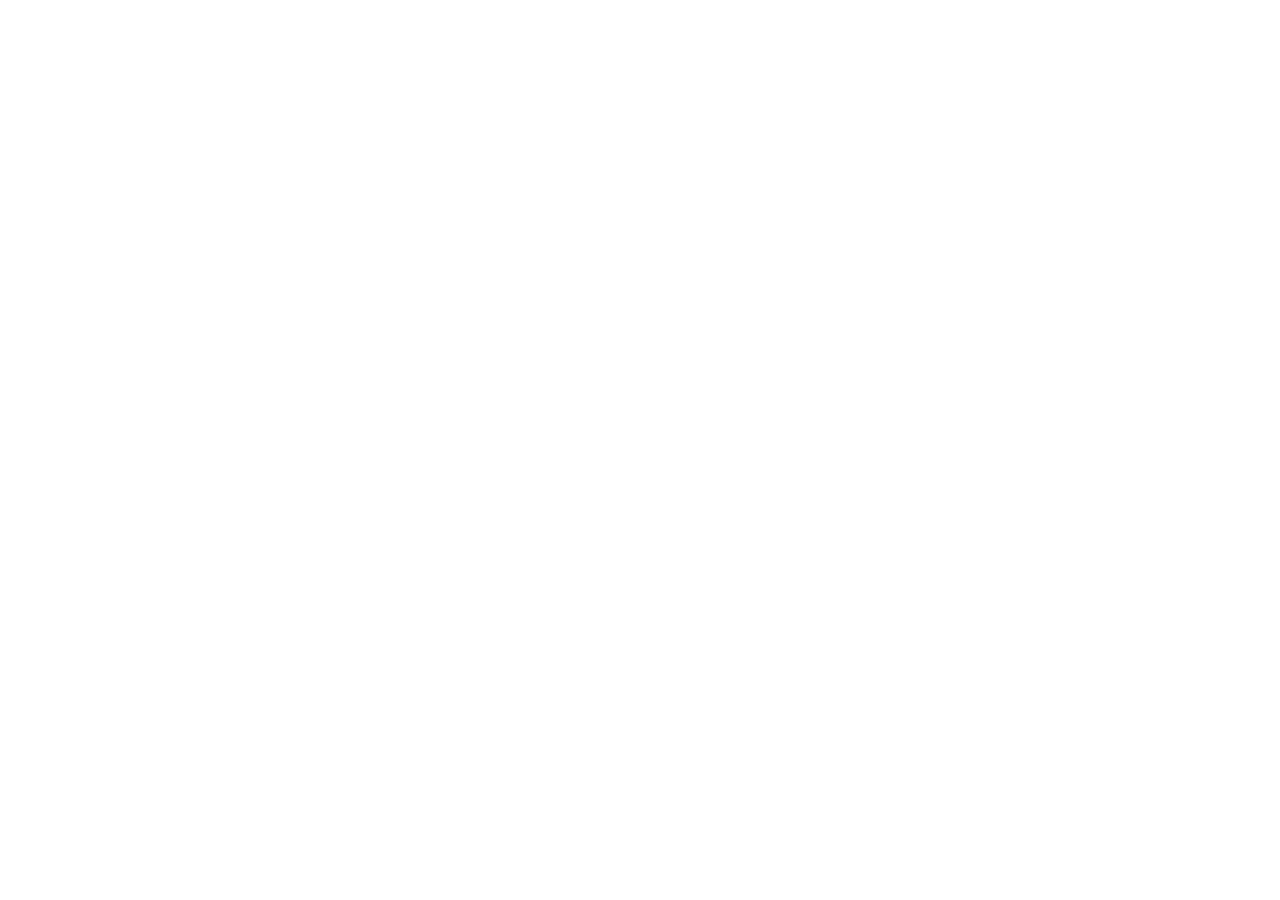
==== HTML-CSS/bikcraft-final/index.html @ 1f2a25fc "Ajuste responsivo Exercicio ex0506 bikcraft" ====
<!DOCTYPE html>
<html lang="pt-br">
<head>
    <meta charset="UTF-8">
    <meta http-equiv="X-UA-Compatible" content="IE=edge">
    <meta name="viewport" content="width=device-width, initial-scale=1.0">
    <link rel="stylesheet" href="./src/css/style.css">
    <title>Exercício 1001</title>
</head>
<body>

</body>
</html>
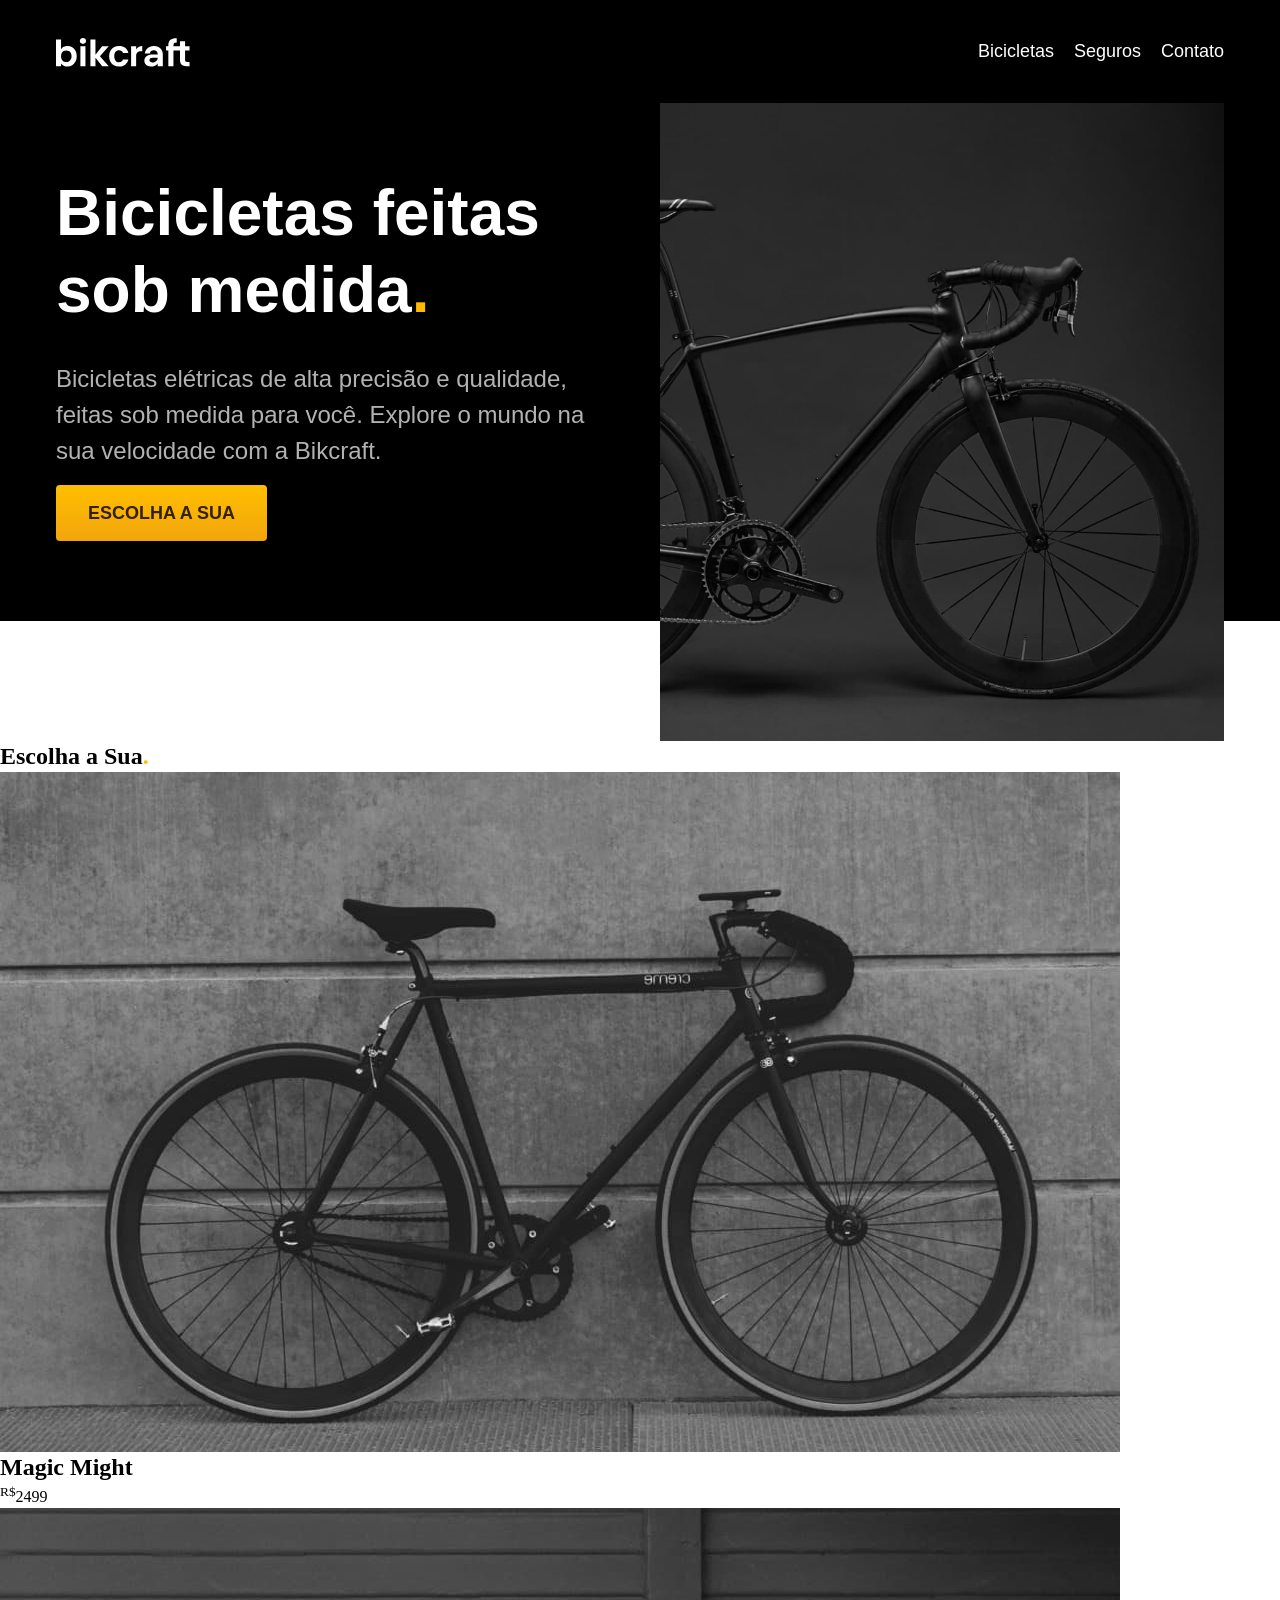
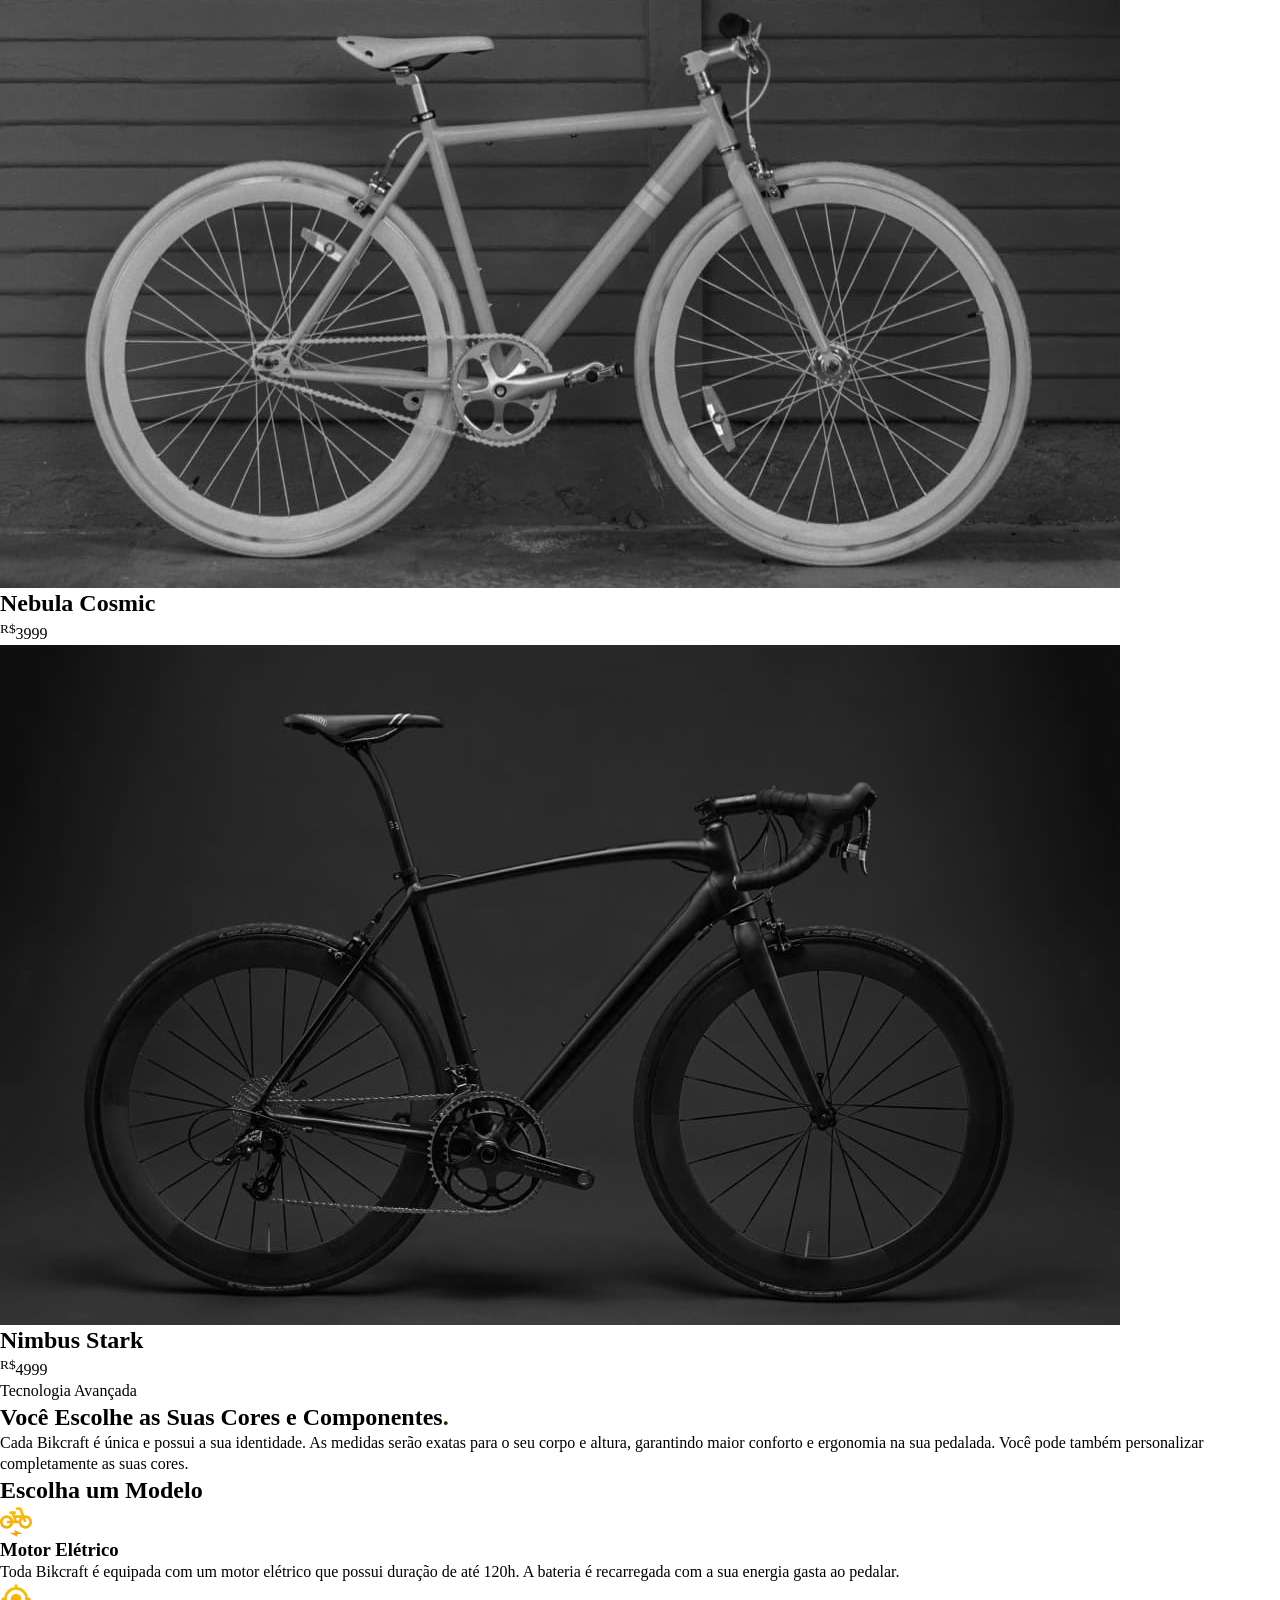
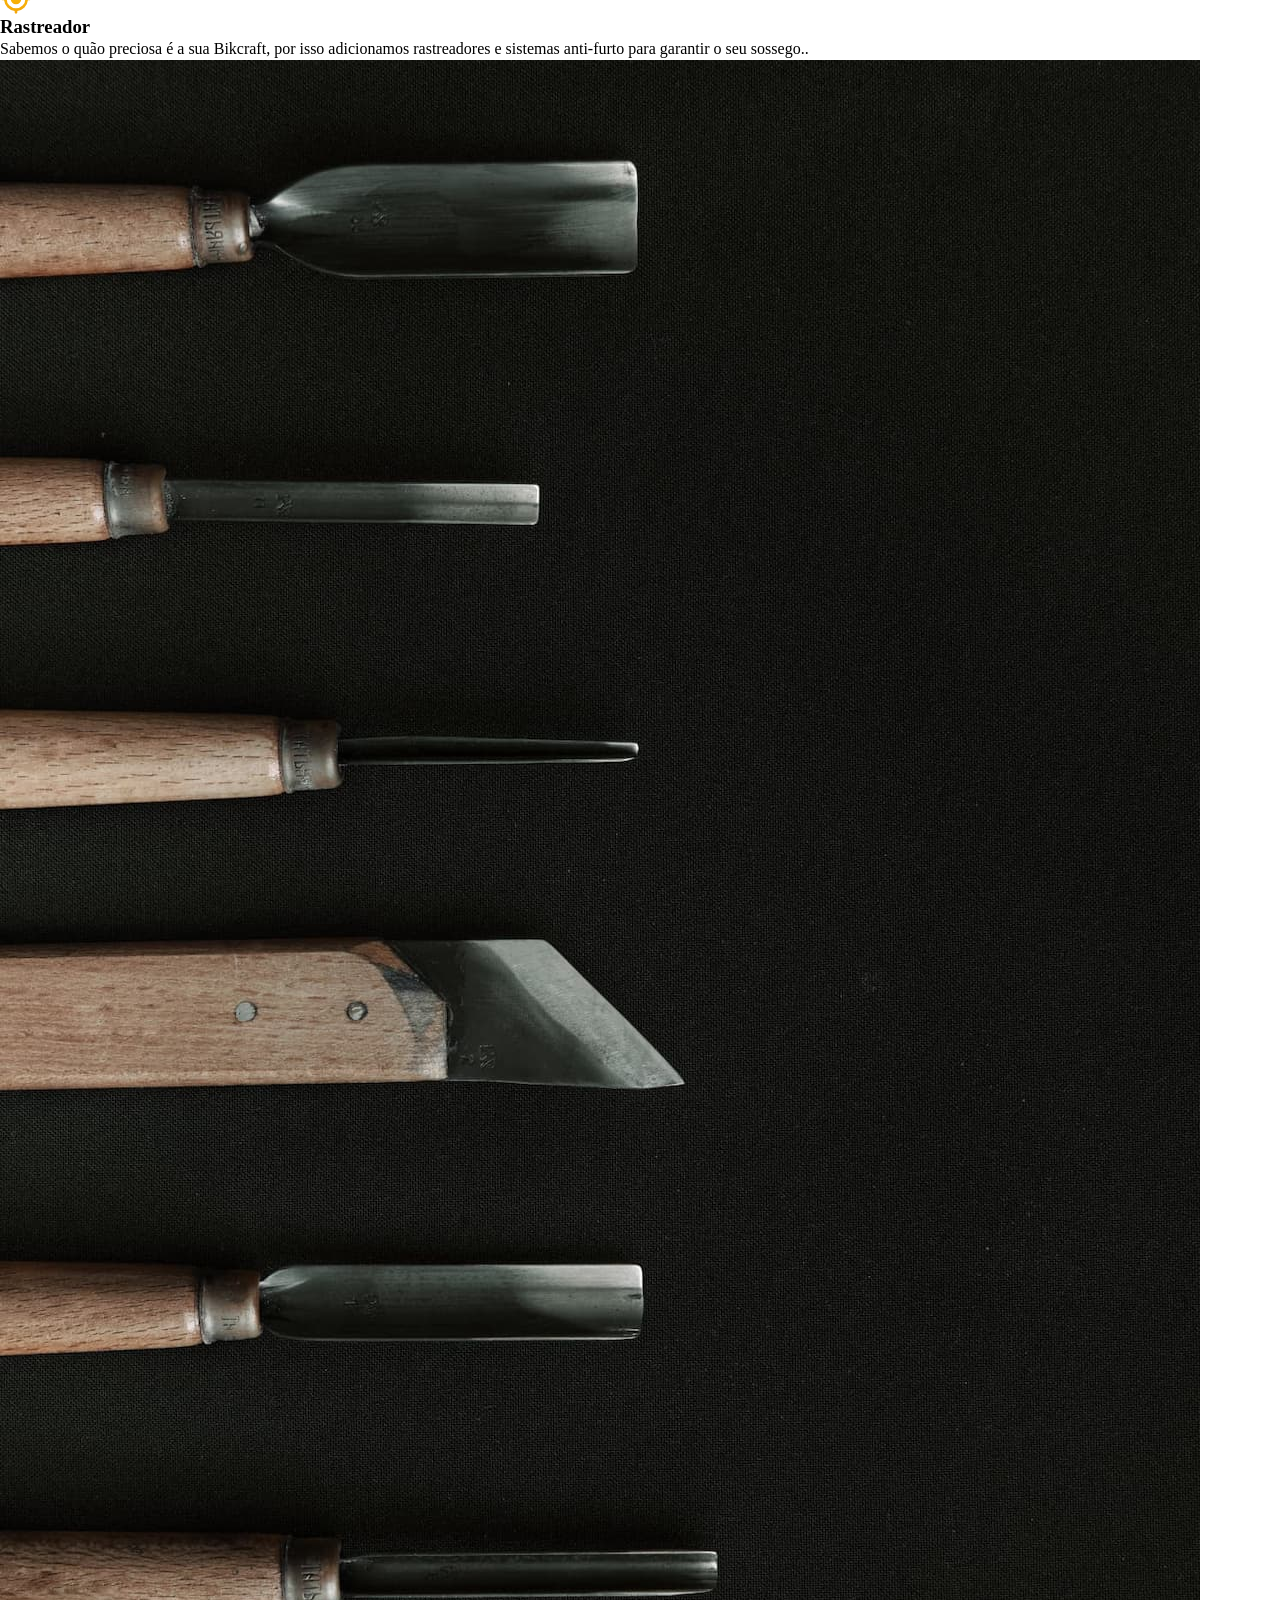
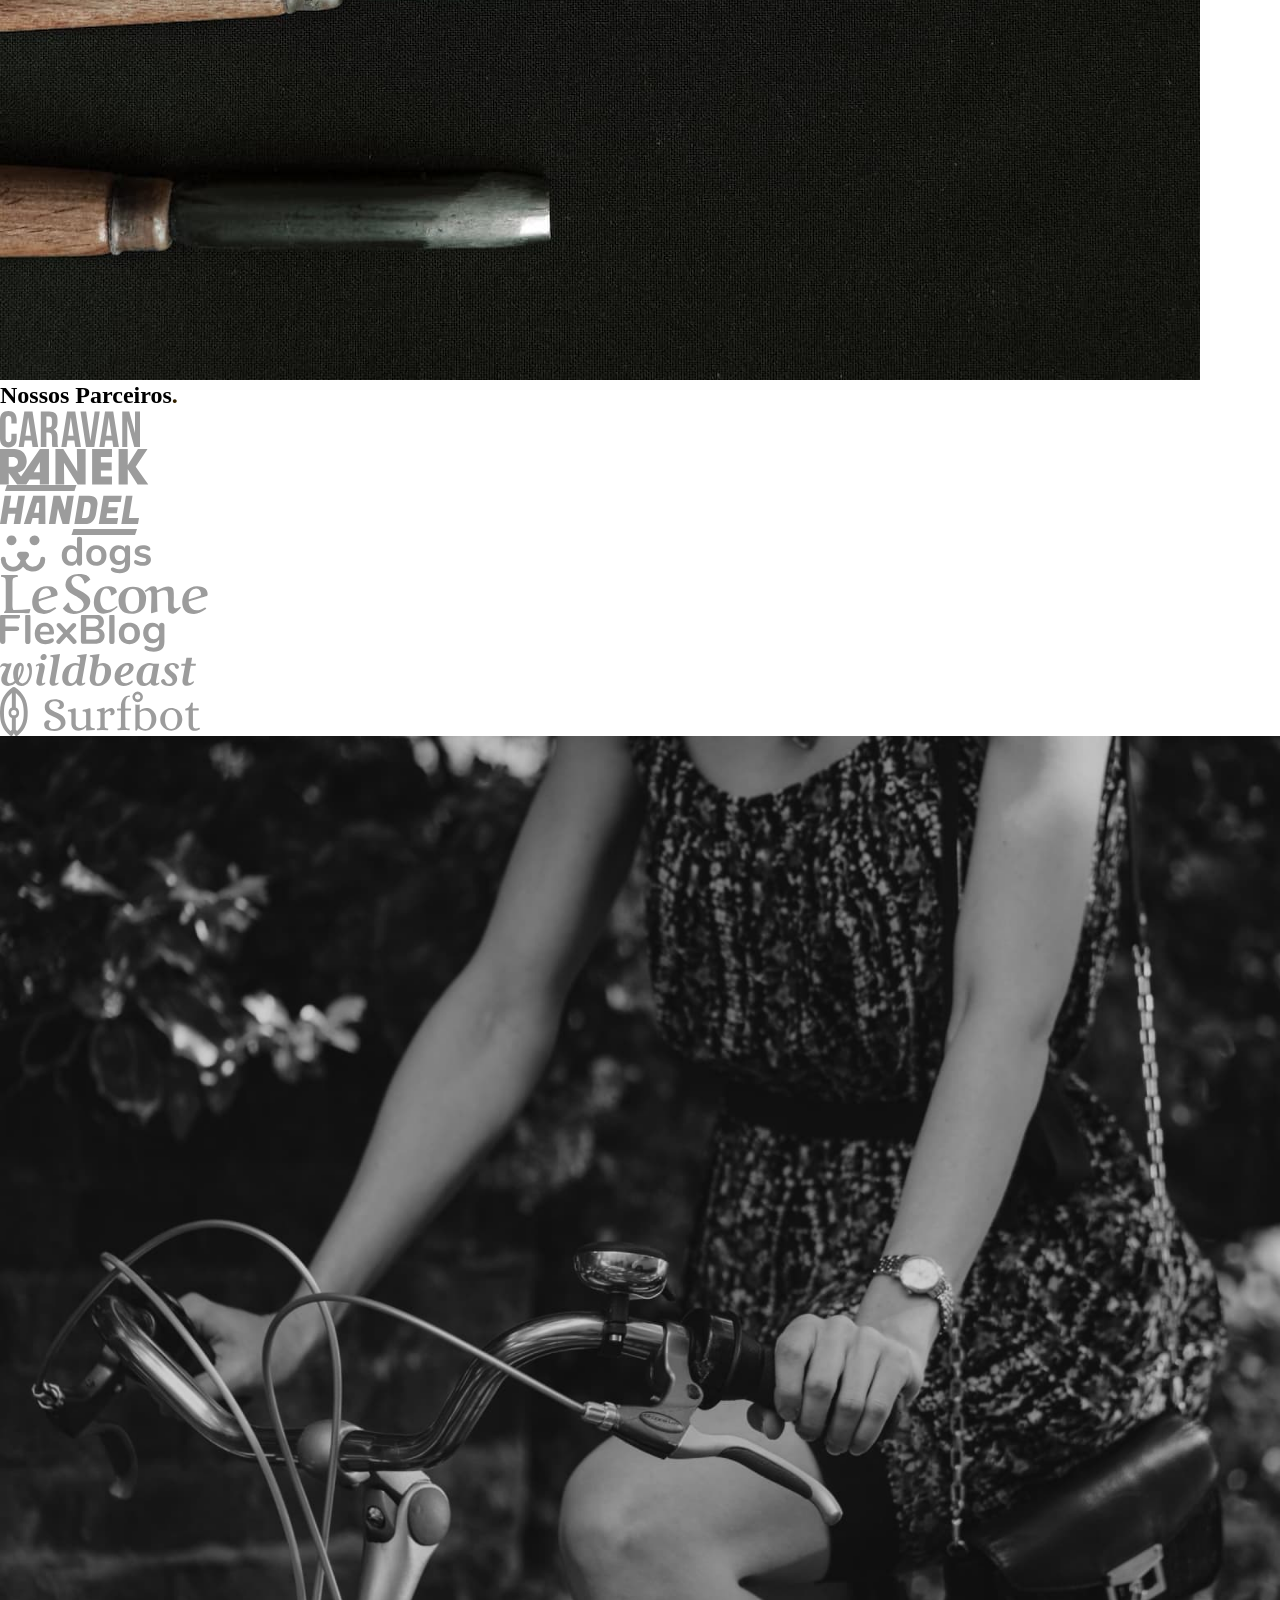
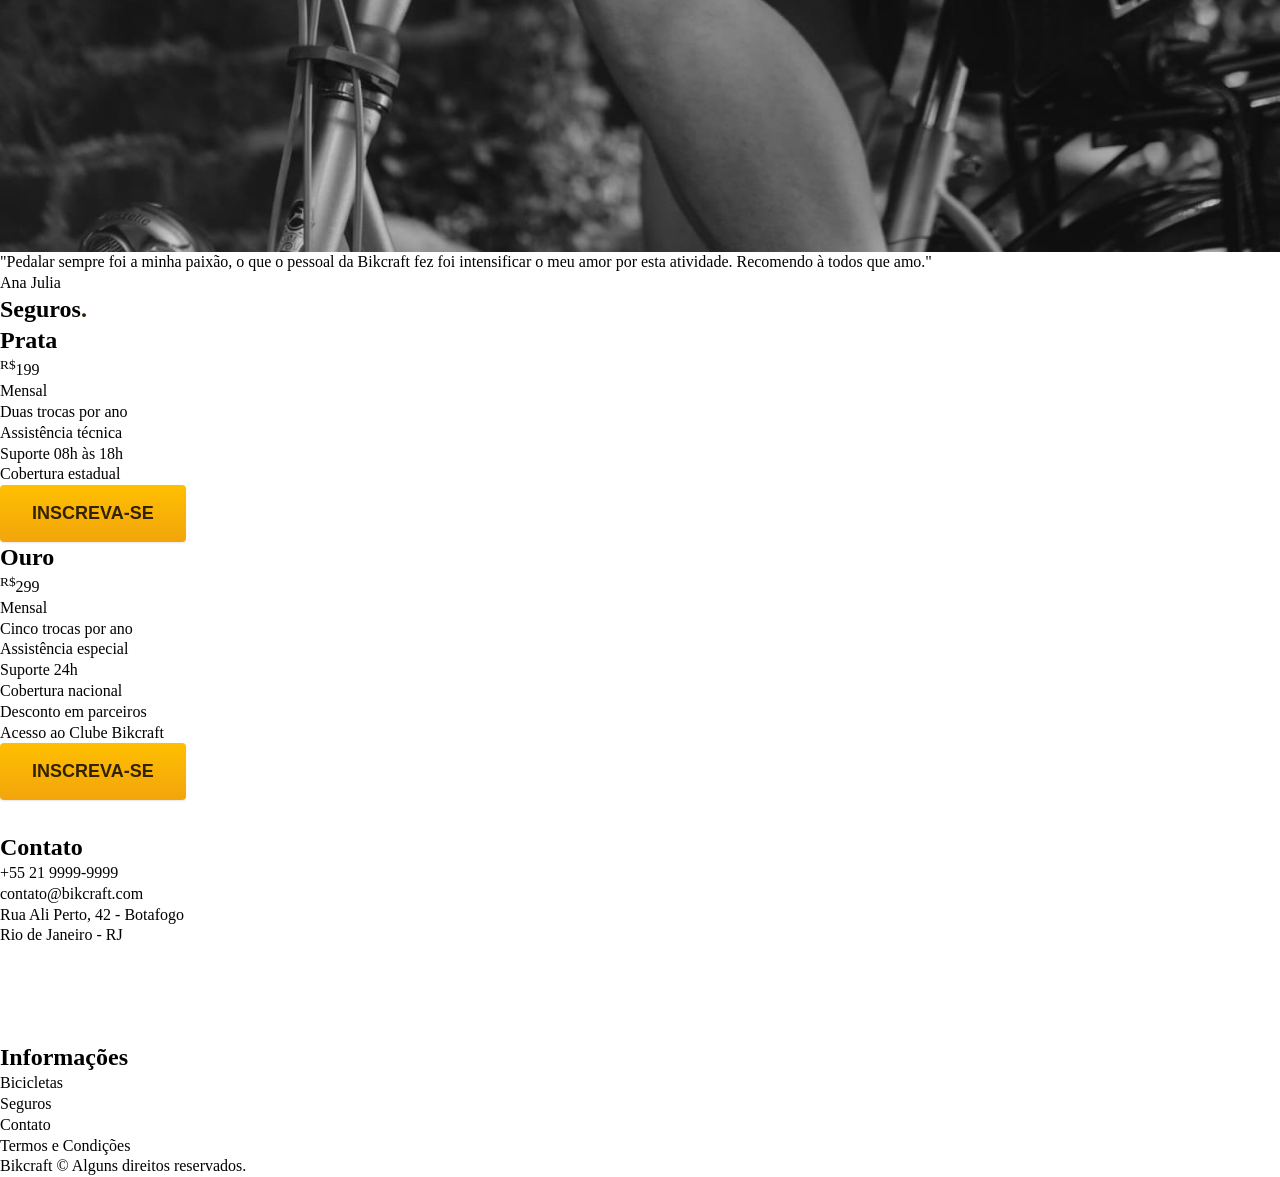
==== commit bbb8720a: "Envio Exercício 0302 Animais Fantásticos" ====
--- a/HTML-CSS/bikcraft-final/index.html
+++ b/HTML-CSS/bikcraft-final/index.html
@@ -8,6 +8,206 @@
     <title>Exercício 1001</title>
 </head>
 <body>
-
+<div class="header-bg bg-c12">
+    <header class="header container">
+        <div class="header-logo">
+            <img src="./src/img/bikcraft.svg" alt="Logo Bikcraft">
+        </div>
+        <nav>
+            <ul class="header-menu c0">
+                <li><a href="./">Bicicletas</a></li>
+                <li><a href="./">Seguros</a></li>
+                <li><a href="./">Contato</a></li>
+            </ul>
+        </nav>
+    </header>
+</div>
+<main>
+    <div class="intro-bg bg-c12">
+        <section class="intro container">
+            <div class="intro-box">
+                <h1 class="c0">Bicicletas feitas sob medida<span class="p1">.</span></h1>
+                <p class="c5">
+                    Bicicletas elétricas de alta precisão e qualidade, feitas sob medida para você. Explore o mundo
+                    na
+                    sua velocidade com a Bikcraft.
+                </p>
+                <div class="btn">
+                    <a href="./">Escolha a Sua</a>
+                </div>
+            </div>
+            <div class="intro-img">
+                <img src="./src/img/bicicletas/nimbus-home.jpg" alt="Bicicleta Nimbus Preta">
+            </div>
+        </section>
+    </div>
+    <div class="escolha-bg">
+        <section class="escolha">
+            <h1>Escolha a Sua<span class="p1">.</span></h1>
+            <div class="escolha-box">
+                <div class="escolha-box-img">
+                    <img src="./src/img/bicicletas/magic.jpg" alt="Bicicleta Magic">
+                </div>
+                <h2>Magic Might</h2>
+                <p><sup>R$</sup>2499</p>
+            </div>
+            <div class="escolha-box">
+                <div class="escolha-box-img">
+                    <img src="./src/img/bicicletas/nebula.jpg" alt="Bicicleta Nebula">
+                </div>
+                <h2>Nebula Cosmic</h2>
+                <p><sup>R$</sup>3999</p>
+            </div>
+            <div class="escolha-box">
+                <div class="escolha-box-img">
+                    <img src="./src/img/bicicletas/nimbus.jpg" alt="Bicicleta Nimbus">
+                </div>
+                <h2>Nimbus Stark</h2>
+                <p><sup>R$</sup>4999</p>
+            </div>
+        </section>
+    </div>
+    <div class="tecnologia-bg">
+        <section class="tecnologia">
+            <div class="tecnologia-box">
+                <span>Tecnologia Avançada</span>
+                <h1>Você Escolhe as Suas Cores e Componentes<span class="p5">.</span></h1>
+                <p>
+                    Cada Bikcraft é única e possui a sua identidade. As medidas serão exatas para o seu corpo e
+                    altura, garantindo maior conforto e ergonomia na sua pedalada. Você pode também personalizar
+                    completamente as suas cores.
+                </p>
+                <h2>Escolha um Modelo</h2>
+                <div class="tecnologia-sub-box">
+                    <div>
+                        <img src="./src/img/icones/eletrica.svg" alt="Motor Eletrico">
+                        <h3>Motor Elétrico</h3>
+                        <p>Toda Bikcraft é equipada com um motor elétrico que possui duração de até 120h. A bateria
+                            é recarregada com a sua energia gasta ao pedalar.</p>
+                    </div>
+                </div>
+                <div class="tecnologia-sub-box">
+                    <div>
+                        <img src="./src/img/icones/rastreador.svg" alt="Rastreador">
+                        <h3>Rastreador</h3>
+                        <p>Sabemos o quão preciosa é a sua Bikcraft, por isso adicionamos rastreadores e sistemas
+                            anti-furto para garantir o seu sossego..</p>
+                    </div>
+                </div>
+            </div>
+            <div class="tecnologia-box-img">
+                <img src="./src/img/fotos/tecnologia.jpg" alt="Tecnologia Bikcraft">
+            </div>
+        </section>
+    </div>
+    <div class="parceiros-bg">
+        <section class="parceiros">
+            <h1>Nossos Parceiros<span class="p5">.</span></h1>
+            <ul>
+                <li><img src="./src/img/parceiros/caravan.svg" alt="Logo Caravan"></li>
+                <li><img src="./src/img/parceiros/ranek.svg" alt="Logo Ranek"></li>
+                <li><img src="./src/img/parceiros/handel.svg" alt="Logo Handel"></li>
+                <li><img src="./src/img/parceiros/dogs.svg" alt="Logo Dogs"></li>
+                <li><img src="./src/img/parceiros/lescone.svg" alt="Logo Lescone"></li>
+                <li><img src="./src/img/parceiros/flexblog.svg" alt="Logo Flexblog"></li>
+                <li><img src="./src/img/parceiros/wildbeast.svg" alt="Logo Wildbeast"></li>
+                <li><img src="./src/img/parceiros/surfbot.svg" alt="Logo Surfbot"></li>
+            </ul>
+        </section>
+    </div>
+    <div class="depoimento-bg">
+        <section class="depoimento">
+            <div class="depoimento-img">
+                <img src="./src/img/fotos/depoimento.jpg" alt="Depoimentos Bikcraft">
+            </div>
+            <blockquote>"Pedalar sempre foi a minha paixão, o que o pessoal da Bikcraft fez foi intensificar o meu
+                amor por esta atividade. Recomendo à todos que amo."
+            </blockquote>
+            <p>Ana Julia</p>
+        </section>
+    </div>
+    <div class="seguros-bg">
+        <section class="seguros">
+            <h1>Seguros<span class="p5">.</span></h1>
+            <div class="seguros-item">
+                <h2>Prata</h2>
+                <p><sup>R$</sup>199</p>
+                <span>Mensal</span>
+                <ul>
+                    <li>Duas trocas por ano</li>
+                    <li>Assistência técnica</li>
+                    <li>Suporte 08h às 18h</li>
+                    <li>Cobertura estadual</li>
+                </ul>
+                <div class="btn">
+                    <a href="./">Inscreva-se</a>
+                </div>
+            </div>
+            <div class="seguros-item">
+                <h2>Ouro</h2>
+                <p><sup>R$</sup>299</p>
+                <span>Mensal</span>
+                <ul>
+                    <li>Cinco trocas por ano</li>
+                    <li>Assistência especial</li>
+                    <li>Suporte 24h</li>
+                    <li>Cobertura nacional</li>
+                    <li>Desconto em parceiros</li>
+                    <li>Acesso ao Clube Bikcraft</li>
+                </ul>
+                <div class="btn">
+                    <a href="./">Inscreva-se</a>
+                </div>
+            </div>
+        </section>
+    </div>
+    <div class="contato-bg">
+        <section class="contato">
+            <div class="contato-img">
+                <img src="./src/img/bikcraft.svg" alt="Logo Bikcraft">
+            </div>
+            <div class="contato-empresa">
+                <h2>Contato</h2>
+                <ul>
+                    <li><a href="tel:+552199999999">+55 21 9999-9999</a></li>
+                    <li><a href="mailto:contato@bikcraft.com">contato@bikcraft.com</a></li>
+                    <li>Rua Ali Perto, 42 - Botafogo</li>
+                    <li>Rio de Janeiro - RJ</li>
+                </ul>
+                <div class="contato-redes">
+                    <ul>
+                        <li>
+                            <a href="./">
+                                <img src="./src/img/redes/instagram.svg" alt="Logo Instagram">
+                            </a>
+                        <li>
+                            <a href="./">
+                                <img src="./src/img/redes/facebook.svg" alt="Logo Facebook">
+                            </a>
+                        <li>
+                            <a href="./">
+                                <img src="./src/img/redes/youtube.svg" alt="Logo Youtube">
+                            </a>
+                        </li>
+                    </ul>
+                </div>
+            </div>
+            <div class="contato-info">
+                <h2>Informações</h2>
+                <ul>
+                    <li><a href="./">Bicicletas</a></li>
+                    <li><a href="./">Seguros</a></li>
+                    <li><a href="./">Contato</a></li>
+                    <li><a href="./">Termos e Condições</a></li>
+                </ul>
+            </div>
+        </section>
+    </div>
+</main>
+<div class="footer-bg">
+    <footer>
+        <p>Bikcraft © Alguns direitos reservados.</p>
+    </footer>
+</div>
 </body>
 </html>
--- a/HTML-CSS/bikcraft-final/src/css/style.css
+++ b/HTML-CSS/bikcraft-final/src/css/style.css
@@ -0,0 +1,36 @@
+/*UTIL*/
+@import "util/reset.css";
+@import "util/colors.css";
+@import "util/fonts.css";
+
+/*HOME*/
+@import "home/header.css";
+@import "home/intro.css";
+
+* {
+    /*border: 1px solid #febe01;*/
+}
+
+.container {
+    max-width: 1200px;
+    margin: 0 auto;
+    padding: 0 1rem;
+}
+
+.btn {
+    display: inline-block;
+    padding: 1rem 2rem;
+    text-transform: uppercase;
+    border-radius: 4px;
+    background: linear-gradient(#FFBF00, #F2A50C);
+    color: var(--p5);
+    max-width: max-content;
+    border: none;
+    cursor: pointer;
+    box-shadow: 0 1px 2px rgba(0, 0, 0, 0.1);
+    font: 600 1.125rem/1.35 "MK-Poppins", sans-serif;
+}
+
+.btn:hover {
+    background: linear-gradient(#ffb60d, #e59317);
+}
